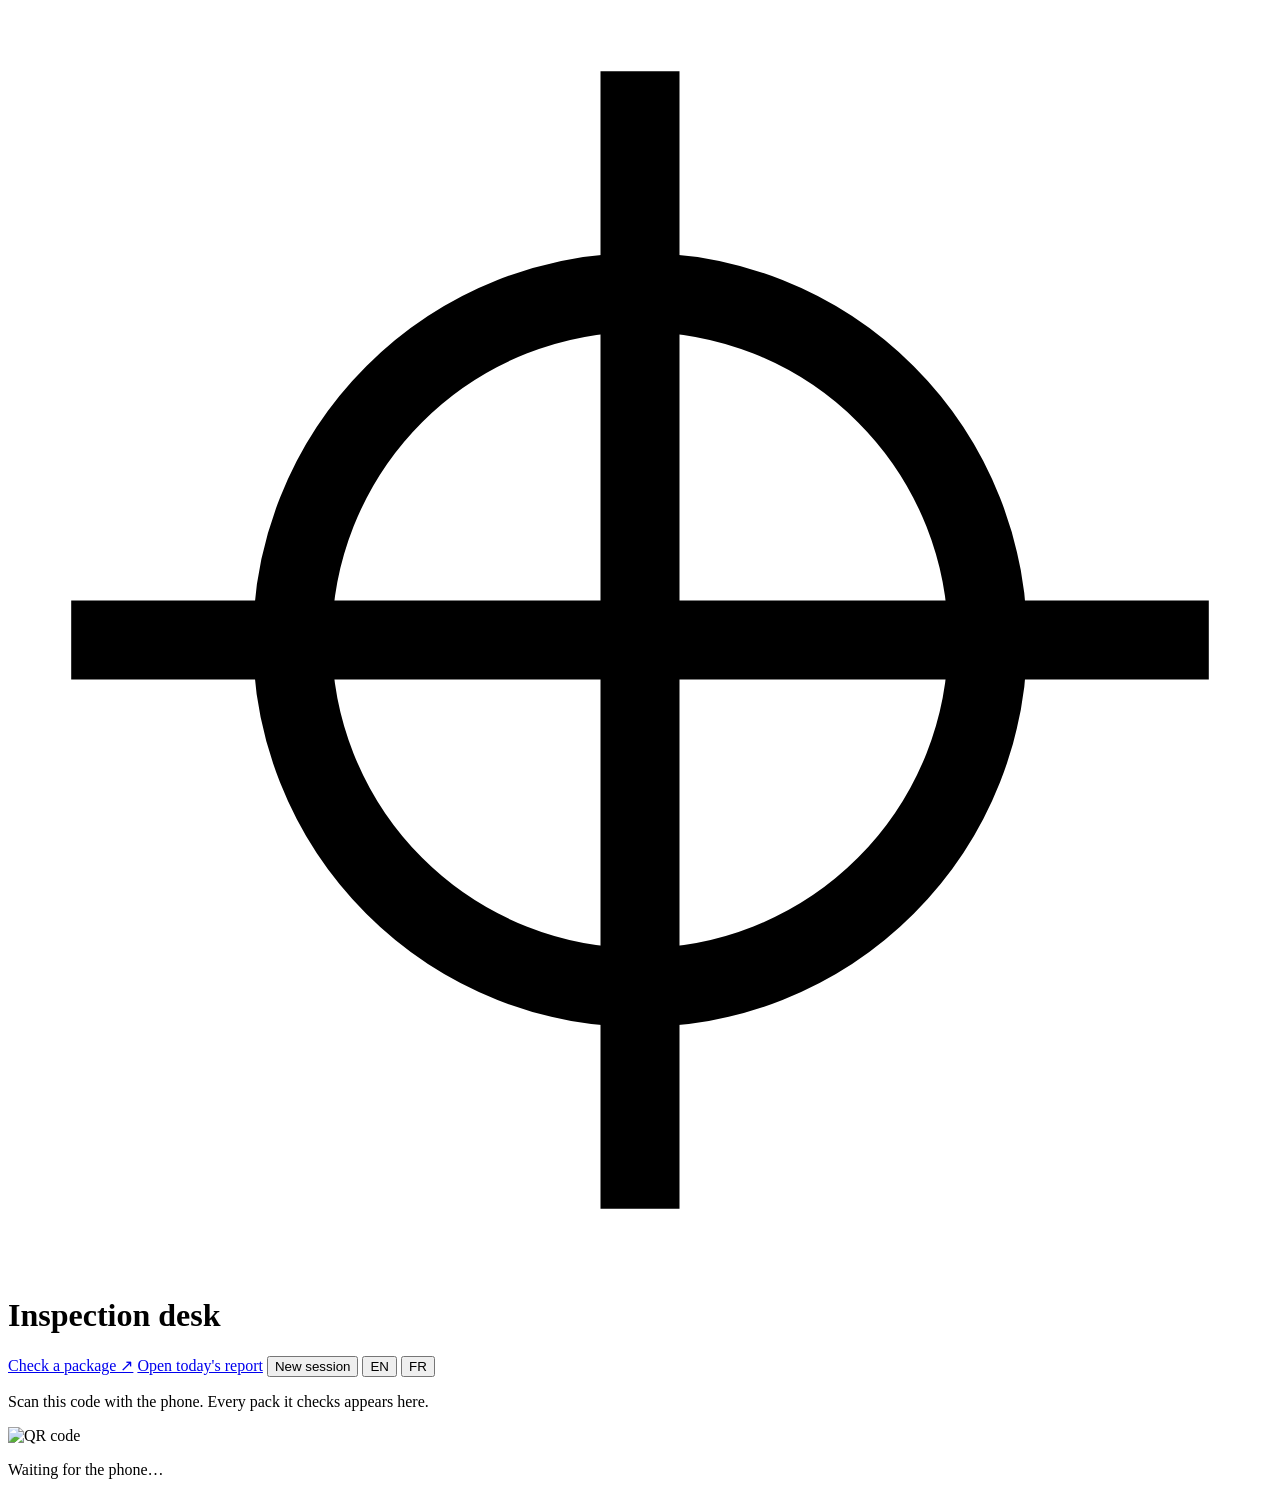
==== packcheck/web/desk.html @ 3a0e30aa "Initial commit Co-Authored-By: Claude Opus 5.5 <noreply@anthropic.com>" ====
<!DOCTYPE html>
<html lang="en">
<head>
<meta charset="utf-8">
<meta name="viewport" content="width=device-width, initial-scale=1">
<title>PackCheck desk</title>
<link rel="stylesheet" href="/static/packcheck.css">
</head>
<body>
<main class="wide">
  <header>
    <svg viewBox="0 0 40 40" fill="none" stroke="currentColor" stroke-width="2.5" aria-hidden="true">
      <circle cx="20" cy="20" r="11"/><path d="M20 2v36M2 20h36"/>
    </svg>
    <h1 data-t="page.desk_title" data-t-title="page.desk_title">Inspection desk</h1>
  </header>
  <div class="topline">
    <a class="link-button" href="/" data-t="desk.phone_link">Check a package ↗</a>
    <a class="link-button" id="report-link" href="#" target="_blank" rel="noopener" data-t="desk.open_report">Open today's report</a>
    <button type="button" id="new-session" data-t="desk.new_session">New session</button>
    <button type="button" data-language="en" aria-pressed="true">EN</button>
    <button type="button" data-language="fr">FR</button>
  </div>

  <!-- The QR hand-off: this screen makes up a session, shows its link as a QR code; the phone
       that scans it sends every inspection with that session id, and this screen polls for
       them. Polling (asking every 2 s) is the plain alternative to WebSockets: nothing to
       install, easy to explain, and 2 s is fast enough for a person walking between packs. -->
  <div class="desk">
    <div>
      <p data-t="desk.intro">Scan this code with the phone. Every pack it checks appears here.</p>
      <img class="qr" id="qr" alt="QR code">
      <p class="link-text" id="link"></p>
    </div>
    <div>
      <p id="waiting" class="hint" data-t="desk.waiting">Waiting for the phone…</p>
      <div id="inspections"></div>
    </div>
  </div>
</main>

<script src="/static/common.js"></script>
<script>
  const Desk = { sessionId: null, lastId: 0, timer: null };

  async function startSession() {
    Desk.sessionId = (await (await fetch("/api/sessions", { method: "POST" })).json()).session_id;
    Desk.lastId = 0;
    $("inspections").innerHTML = "";
    $("waiting").hidden = false;
    // Not location.origin: if THIS screen opened /desk as localhost/127.0.0.1, that
    // address only means "this same device" and a phone scanning it could never reach it.
    const { url: base } = await (await fetch("/api/server-url")).json();
    const link = `${base}/?session=${Desk.sessionId}`;
    $("link").textContent = link;
    $("qr").src = `/api/qr.png?text=${encodeURIComponent(link)}`;
    if (Desk.timer) clearInterval(Desk.timer);
    Desk.timer = setInterval(poll, 2000);
  }

  async function poll() {
    const response = await fetch(`/api/inspections?session=${Desk.sessionId}&after_id=${Desk.lastId}`);
    if (!response.ok) return;
    for (const inspection of await response.json()) {
      Desk.lastId = Math.max(Desk.lastId, inspection.id);
      $("inspections").prepend(card(inspection));
      $("waiting").hidden = true;
    }
  }

  function card(inspection) {
    const div = document.createElement("div");
    div.className = "card " + inspection.status;
    const statusText = {
      ok: t("verdict.ok"),
      differences_found: inspection.differences.length === 1 ? t("verdict.one_difference") : t("verdict.differences", { count: inspection.differences.length }),
      alignment_failed: t("verdict.alignment_failed"),
    }[inspection.status];
    const readingsKey = readingsVerdict(inspection.readings_status);
    div.innerHTML = `<h3></h3><p class="meta"></p><p><b class="status"></b> <span class="readings-status"></span></p>`;
    div.querySelector("h3").textContent = inspection.product_name;
    div.querySelector(".meta").textContent = `${t("desk.inspected_at")} ${inspection.created_at.replace("T", " ")}`
      + (inspection.inspector ? ` · ${inspection.inspector}` : "") + (inspection.work_order ? ` · ${inspection.work_order}` : "");
    div.querySelector(".status").textContent = statusText;
    div.querySelector(".readings-status").textContent = readingsKey ? "· " + t(readingsKey) : "";

    if (inspection.differences.length) {
      const table = document.createElement("table");
      table.innerHTML = `<thead><tr><th>#</th><th>${t("report.kind")}</th><th>ΔE</th><th>${t("report.decision")}</th></tr></thead><tbody></tbody>`;
      for (const difference of inspection.differences) {
        const tr = document.createElement("tr");
        const decision = difference.decision ? t(difference.decision.decision === "confirm" ? "differences.confirmed" : "differences.dismissed") : t("differences.undecided");
        tr.innerHTML = `<td>${difference.number}</td><td>${t(difference.kind === "content" ? "differences.content" : "differences.colour")}</td><td>${difference.mean_delta_e}</td><td>${decision}</td>`;
        table.querySelector("tbody").append(tr);
      }
      div.append(table);
    }
    const readings = inspection.readings.filter((reading) => reading.name);
    if (readings.length) {
      const table = document.createElement("table");
      table.innerHTML = `<thead><tr><th>${t("report.field")}</th><th>${t("report.read")}</th><th>${t("report.verdict")}</th></tr></thead><tbody></tbody>`;
      for (const reading of readings) {
        const tr = document.createElement("tr");
        tr.innerHTML = `<td></td><td></td><td class="${readingClass(reading.valid)}"></td>`;
        tr.children[0].textContent = reading.name.replaceAll("_", " ");
        tr.children[1].textContent = reading.text ?? "—";
        tr.children[2].textContent = readingWord(reading.valid) + (reading.reason ? ` (${reading.reason})` : "");
        table.querySelector("tbody").append(tr);
      }
      div.append(table);
    }
    if (inspection.status !== "alignment_failed") {
      const link = document.createElement("a");
      link.href = `/runs/${inspection.run}/comparison.jpg`;
      link.target = "_blank"; link.rel = "noopener";
      link.textContent = t("report.comparison");
      div.append(link);
    }
    return div;
  }

  function updateReportLink() {
    $("report-link").href = `/report?day=${todayIso()}&lang=${Strings.language}`;
  }

  $("new-session").addEventListener("click", startSession);
  document.addEventListener("languagechange", updateReportLink);

  (async () => {
    await loadStrings();
    wireLanguageButtons();
    updateReportLink();
    await startSession();
  })();
</script>
</body>
</html>
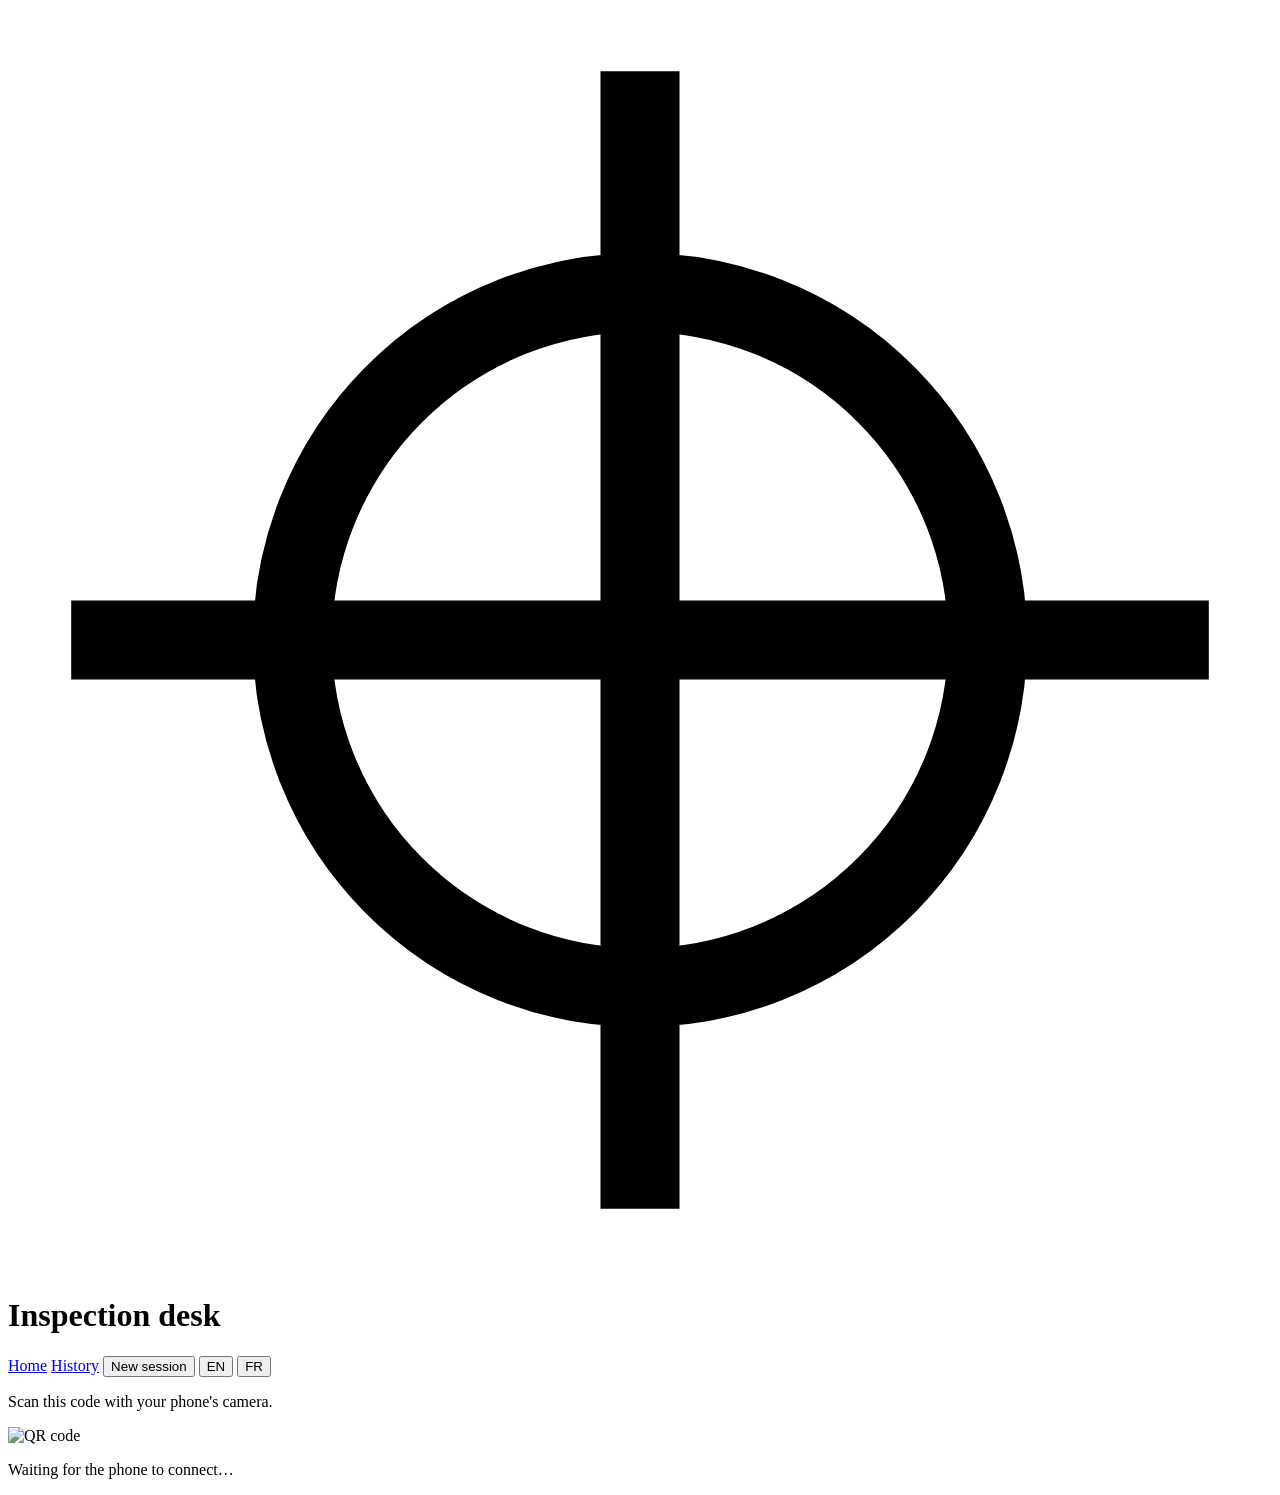
==== commit e7de8496: "Scan front + back by phone, fill in the R79 form, add artworks from proofs - Home page with two choi" ====
--- a/packcheck/web/desk.html
+++ b/packcheck/web/desk.html
@@ -15,121 +15,207 @@
     <h1 data-t="page.desk_title" data-t-title="page.desk_title">Inspection desk</h1>
   </header>
   <div class="topline">
-    <a class="link-button" href="/" data-t="desk.phone_link">Check a package ↗</a>
-    <a class="link-button" id="report-link" href="#" target="_blank" rel="noopener" data-t="desk.open_report">Open today's report</a>
+    <a class="link-button" href="/" data-t="desk.home">Home</a>
+    <a class="link-button" href="/history" target="_blank" rel="noopener" data-t="desk.see_history">History</a>
+    <span id="signed-in" hidden><span data-t="login.signed_in_as">Signed in as</span> <b id="signed-in-name"></b>
+      <button type="button" id="sign-out" data-t="login.sign_out">Sign out</button></span>
     <button type="button" id="new-session" data-t="desk.new_session">New session</button>
     <button type="button" data-language="en" aria-pressed="true">EN</button>
     <button type="button" data-language="fr">FR</button>
   </div>
 
-  <!-- The QR hand-off: this screen makes up a session, shows its link as a QR code; the phone
-       that scans it sends every inspection with that session id, and this screen polls for
-       them. Polling (asking every 2 s) is the plain alternative to WebSockets: nothing to
-       install, easy to explain, and 2 s is fast enough for a person walking between packs. -->
-  <div class="desk">
-    <div>
-      <p data-t="desk.intro">Scan this code with the phone. Every pack it checks appears here.</p>
-      <img class="qr" id="qr" alt="QR code">
-      <p class="link-text" id="link"></p>
+  <section id="login" hidden>
+    <h2 data-t="login.title">Sign in</h2>
+    <label for="login-name" data-t="login.name">Name</label>
+    <input id="login-name" type="text" autocomplete="username">
+    <label for="login-pin" data-t="login.pin">PIN</label>
+    <input id="login-pin" type="password" inputmode="numeric" autocomplete="current-password">
+    <p id="login-error" class="error-text" hidden></p>
+    <button class="button" id="login-button" type="button" data-t="login.button">Sign in</button>
+  </section>
+
+  <!-- 1. Pairing. This screen makes up a session and shows its link as a QR code; the phone
+       that opens it tells the server "connected", and from then on sends its photos with
+       that session id. This screen asks the server every 2 s what happened (polling: the
+       plain alternative to WebSockets, nothing to install, fast enough for a person). -->
+  <section id="pairing">
+    <p data-t="desk.scan_qr">Scan this code with your phone's camera.</p>
+    <img class="qr" id="qr" alt="QR code">
+    <p class="link-text" id="link"></p>
+    <p class="status-line" data-t="desk.waiting_phone">Waiting for the phone to connect…</p>
+  </section>
+
+  <!-- 2. Connected: waiting for the phone's two photos, then checking them. -->
+  <p class="status-line connected" id="connected" hidden data-t="desk.connected"></p>
+  <div id="checking" hidden role="status">
+    <svg viewBox="0 0 40 40" fill="none" stroke="currentColor" stroke-width="2.5" aria-hidden="true">
+      <circle cx="20" cy="20" r="11"/><path d="M20 2v36M2 20h36"/>
+    </svg>
+    <span data-t="desk.checking">Checking the photos…</span>
+  </div>
+
+  <!-- 3. The result of one pack: both faces, every difference to review, and what next. -->
+  <section id="result" hidden>
+    <h2 id="result-name"></h2>
+    <div class="verdict" id="form-verdict"></div>
+    <ul id="form-missing" class="hint"></ul>
+    <div class="actions">
+      <button class="button" id="next-scan" type="button" data-t="desk.next_scan">Scan another pack</button>
+      <a class="button secondary" id="see-report" target="_blank" rel="noopener" data-t="desk.see_report">See the report</a>
+      <a class="button secondary" id="print-report" target="_blank" rel="noopener" data-t="desk.print_report">Print the report</a>
     </div>
-    <div>
-      <p id="waiting" class="hint" data-t="desk.waiting">Waiting for the phone…</p>
-      <div id="inspections"></div>
-    </div>
-  </div>
+    <p class="hint" id="review-hint" data-t="desk.review_hint"></p>
+    <div id="faces"></div>
+  </section>
 </main>
 
 <script src="/static/common.js"></script>
 <script>
-  const Desk = { sessionId: null, lastId: 0, timer: null };
+  const Desk = { sessionId: null, lastId: 0, timer: null, connected: false, packs: {}, shownPack: null, checklist: [] };
 
   async function startSession() {
     Desk.sessionId = (await (await fetch("/api/sessions", { method: "POST" })).json()).session_id;
-    Desk.lastId = 0;
-    $("inspections").innerHTML = "";
-    $("waiting").hidden = false;
+    Desk.lastId = 0; Desk.connected = false; Desk.packs = {}; Desk.shownPack = null;
     // Not location.origin: if THIS screen opened /desk as localhost/127.0.0.1, that
     // address only means "this same device" and a phone scanning it could never reach it.
     const { url: base } = await (await fetch("/api/server-url")).json();
-    const link = `${base}/?session=${Desk.sessionId}`;
+    const link = `${base}/phone?session=${Desk.sessionId}`;
     $("link").textContent = link;
     $("qr").src = `/api/qr.png?text=${encodeURIComponent(link)}`;
+    showState("pairing");
     if (Desk.timer) clearInterval(Desk.timer);
     Desk.timer = setInterval(poll, 2000);
   }
 
   async function poll() {
+    const session = await (await fetch(`/api/sessions/${Desk.sessionId}`)).json();
+    if (session.connected && !Desk.connected) { Desk.connected = true; if (!Desk.shownPack) showState("connected"); }
+    if (Desk.connected && !Desk.shownPack) showState(session.checking ? "checking" : "connected");
+
     const response = await fetch(`/api/inspections?session=${Desk.sessionId}&after_id=${Desk.lastId}`);
     if (!response.ok) return;
     for (const inspection of await response.json()) {
       Desk.lastId = Math.max(Desk.lastId, inspection.id);
-      $("inspections").prepend(card(inspection));
-      $("waiting").hidden = true;
-    }
-  }
-
-  function card(inspection) {
+      (Desk.packs[inspection.pack_id] ||= []).push(inspection);
+      // A scan is complete when both of its faces are in: only then is it shown.
+      if (Desk.packs[inspection.pack_id].length === 2) showPack(inspection.pack_id);
+    }
+  }
+
+  function showState(state) {
+    $("pairing").hidden = state !== "pairing";
+    $("connected").hidden = state !== "connected";
+    $("checking").hidden = state !== "checking";
+    $("result").hidden = state !== "result";
+  }
+
+  async function showPack(packId) {
+    Desk.shownPack = packId;
+    // The server always saves a scan's front first, then its back (server._inspect_pack).
+    const inspections = Desk.packs[packId].sort((a, b) => a.id - b.id);
+    $("faces").innerHTML = "";
+    inspections.forEach((inspection, index) => $("faces").append(faceBlock(inspection, index === 0 ? "front" : "back")));
+    $("review-hint").hidden = !inspections.some((inspection) => inspection.differences.length);
+    $("see-report").href = `/report/pack/${packId}?lang=${Strings.language}`;
+    $("print-report").href = `/report/pack/${packId}?lang=${Strings.language}&print=1`;
+    await refreshVerdict();
+    showState("result");
+    window.scrollTo(0, 0);
+  }
+
+  /* The pack's R79 verdict, asked again after every decision: it changes as differences are reviewed. */
+  async function refreshVerdict() {
+    const pack = await (await fetch(`/api/packs/${Desk.shownPack}`)).json();
+    $("result-name").textContent = `${pack.product_name} · ${pack.product_code}`;
+    $("form-verdict").className = "verdict " + pack.verdict;
+    $("form-verdict").textContent = `${t("desk.form")}: ${t("r79.verdict." + pack.verdict)}`;
+    $("form-missing").innerHTML = "";
+    for (const [key, values] of pack.missing) {
+      const li = document.createElement("li");
+      li.textContent = t(key, values.face ? { ...values, face: t("r79.face." + values.face) } : values);
+      $("form-missing").append(li);
+    }
+  }
+
+  function faceBlock(inspection, face) {
     const div = document.createElement("div");
-    div.className = "card " + inspection.status;
-    const statusText = {
+    div.className = "face-result";
+    const count = inspection.differences.length;
+    const verdict = {
       ok: t("verdict.ok"),
-      differences_found: inspection.differences.length === 1 ? t("verdict.one_difference") : t("verdict.differences", { count: inspection.differences.length }),
+      differences_found: count === 1 ? t("verdict.one_difference") : t("verdict.differences", { count }),
       alignment_failed: t("verdict.alignment_failed"),
     }[inspection.status];
-    const readingsKey = readingsVerdict(inspection.readings_status);
-    div.innerHTML = `<h3></h3><p class="meta"></p><p><b class="status"></b> <span class="readings-status"></span></p>`;
-    div.querySelector("h3").textContent = inspection.product_name;
-    div.querySelector(".meta").textContent = `${t("desk.inspected_at")} ${inspection.created_at.replace("T", " ")}`
-      + (inspection.inspector ? ` · ${inspection.inspector}` : "") + (inspection.work_order ? ` · ${inspection.work_order}` : "");
-    div.querySelector(".status").textContent = statusText;
-    div.querySelector(".readings-status").textContent = readingsKey ? "· " + t(readingsKey) : "";
-
-    if (inspection.differences.length) {
-      const table = document.createElement("table");
-      table.innerHTML = `<thead><tr><th>#</th><th>${t("report.kind")}</th><th>ΔE</th><th>${t("report.decision")}</th></tr></thead><tbody></tbody>`;
-      for (const difference of inspection.differences) {
-        const tr = document.createElement("tr");
-        const decision = difference.decision ? t(difference.decision.decision === "confirm" ? "differences.confirmed" : "differences.dismissed") : t("differences.undecided");
-        tr.innerHTML = `<td>${difference.number}</td><td>${t(difference.kind === "content" ? "differences.content" : "differences.colour")}</td><td>${difference.mean_delta_e}</td><td>${decision}</td>`;
-        table.querySelector("tbody").append(tr);
-      }
-      div.append(table);
-    }
-    const readings = inspection.readings.filter((reading) => reading.name);
-    if (readings.length) {
-      const table = document.createElement("table");
-      table.innerHTML = `<thead><tr><th>${t("report.field")}</th><th>${t("report.read")}</th><th>${t("report.verdict")}</th></tr></thead><tbody></tbody>`;
-      for (const reading of readings) {
-        const tr = document.createElement("tr");
-        tr.innerHTML = `<td></td><td></td><td class="${readingClass(reading.valid)}"></td>`;
-        tr.children[0].textContent = reading.name.replaceAll("_", " ");
-        tr.children[1].textContent = reading.text ?? "—";
-        tr.children[2].textContent = readingWord(reading.valid) + (reading.reason ? ` (${reading.reason})` : "");
-        table.querySelector("tbody").append(tr);
-      }
-      div.append(table);
-    }
-    if (inspection.status !== "alignment_failed") {
-      const link = document.createElement("a");
-      link.href = `/runs/${inspection.run}/comparison.jpg`;
-      link.target = "_blank"; link.rel = "noopener";
-      link.textContent = t("report.comparison");
-      div.append(link);
-    }
+    div.innerHTML = `<h3></h3><div class="verdict ${inspection.status}"></div><p class="explanation"></p>
+      <a class="comparison" target="_blank" rel="noopener"><img alt=""></a><ol class="differences"></ol>`;
+    const heading = t("r79.face_heading", { face: t("r79.face." + face), name: inspection.product_name });
+    div.querySelector("h3").textContent = heading.charAt(0).toUpperCase() + heading.slice(1);
+    div.querySelector(".verdict").textContent = verdict;
+    div.querySelector(".explanation").textContent = inspection.status === "alignment_failed" ? inspection.message : "";
+    if (inspection.status === "alignment_failed") div.querySelector(".comparison").remove();
+    else {
+      const url = `/runs/${inspection.run}/comparison.jpg`;
+      div.querySelector(".comparison").href = url;
+      div.querySelector(".comparison img").src = url;
+    }
+    for (const difference of inspection.differences) div.querySelector(".differences").append(differenceItem(inspection, difference));
     return div;
   }
 
-  function updateReportLink() {
-    $("report-link").href = `/report?day=${todayIso()}&lang=${Strings.language}`;
-  }
-
+  /* One difference: close-up, a note, which R79 point it breaks, Confirm / Dismiss. */
+  function differenceItem(inspection, difference) {
+    const li = document.createElement("li");
+    li.innerHTML = `<span class="number">${difference.number}</span>
+      <span><span class="kind"></span><span class="detail"></span>
+      <img class="closeup" alt="">
+      <input type="text" class="note">
+      <label>${t("desk.point")}</label><select class="point"></select>
+      <div class="decision-buttons"></div><span class="decision" hidden></span></span>`;
+    li.querySelector(".kind").textContent = t(difference.kind === "content" ? "differences.content" : "differences.colour");
+    li.querySelector(".detail").textContent = t(difference.kind === "content" ? "differences.content_detail" : "differences.colour_detail");
+    li.querySelector(".closeup").src = `/runs/${inspection.run}/${difference.closeup}`;
+    li.querySelector(".note").placeholder = t("differences.note");
+    const select = li.querySelector(".point");
+    select.append(new Option(t("desk.point_none"), ""));
+    for (const key of Desk.checklist) select.append(new Option(t("r79.item." + key), key));
+    for (const decision of ["confirm", "dismiss"]) {
+      const button = document.createElement("button");
+      button.type = "button";
+      button.className = "button small " + decision;
+      button.textContent = t("differences." + decision);
+      button.addEventListener("click", () => decide(li, difference, decision));
+      li.querySelector(".decision-buttons").append(button);
+    }
+    return li;
+  }
+
+  async function decide(li, difference, decision) {
+    if (!mayAct()) { alert(t("error.not_signed_in")); return; }
+    const response = await fetch(`/api/differences/${difference.id}/decisions`, {
+      method: "POST", headers: { "Content-Type": "application/json" },
+      body: JSON.stringify({ decision, note: li.querySelector(".note").value, checklist_item: li.querySelector(".point").value || null }),
+    });
+    if (!response.ok) { alert(t("error.generic")); return; }
+    for (const button of li.querySelectorAll(".decision-buttons button")) {
+      button.setAttribute("aria-pressed", String(button.classList.contains(decision)));
+    }
+    const label = li.querySelector(".decision");
+    label.className = "decision " + (decision === "confirm" ? "confirmed" : "dismissed");
+    label.textContent = t(decision === "confirm" ? "differences.confirmed" : "differences.dismissed");
+    label.hidden = false;
+    await refreshVerdict();
+  }
+
+  $("next-scan").addEventListener("click", () => { Desk.shownPack = null; showState("connected"); });
   $("new-session").addEventListener("click", startSession);
-  document.addEventListener("languagechange", updateReportLink);
+  document.addEventListener("languagechange", () => { if (Desk.shownPack) showPack(Desk.shownPack); });
 
   (async () => {
     await loadStrings();
     wireLanguageButtons();
-    updateReportLink();
+    wireLogin();
+    await refreshLogin();
+    Desk.checklist = await (await fetch("/api/checklist")).json();
     await startSession();
   })();
 </script>
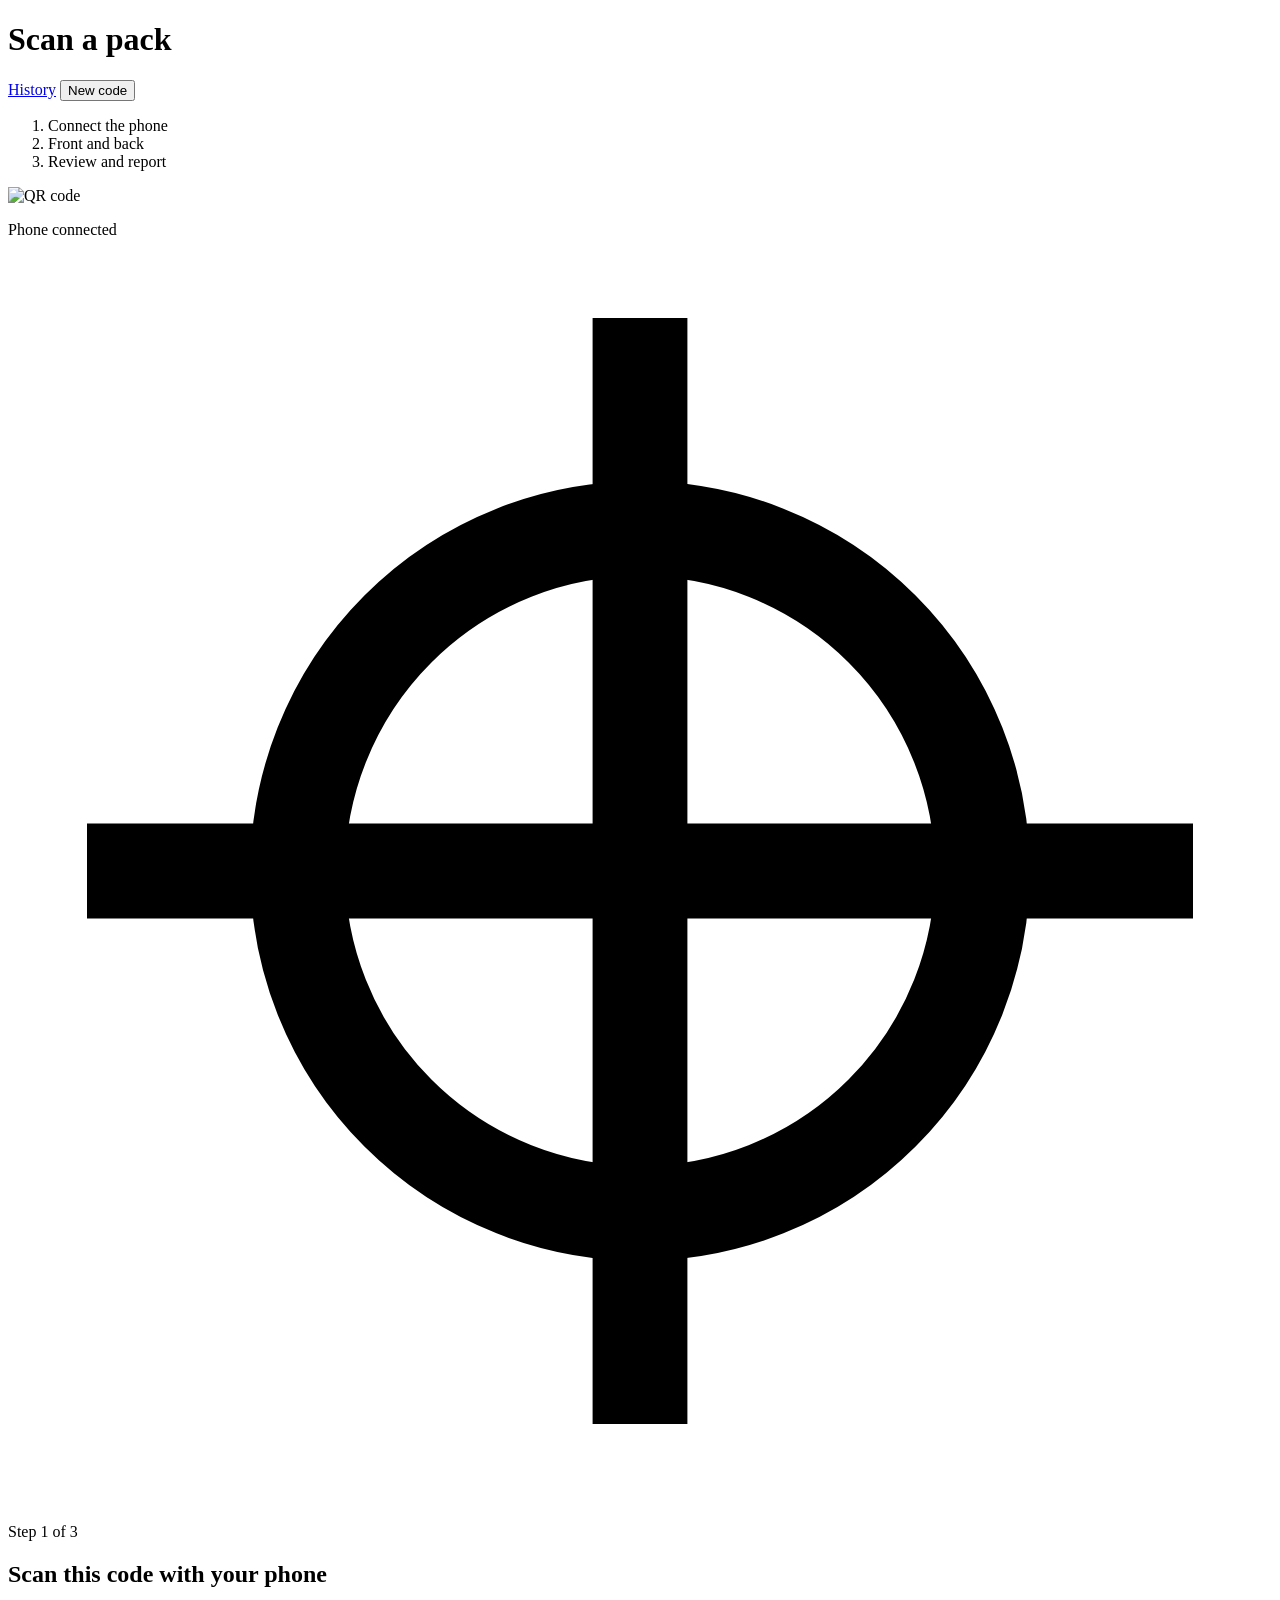
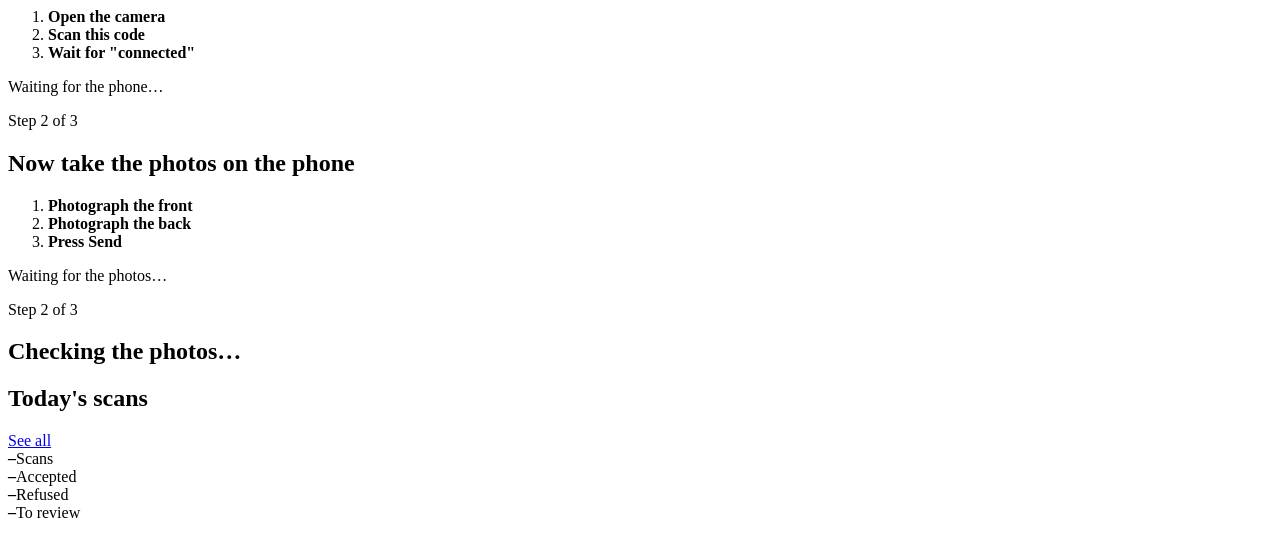
==== commit 0e3d4db1: "Redesign the pages: light theme, shared top bar, a real scanning station - New look for every page: " ====
--- a/packcheck/web/desk.html
+++ b/packcheck/web/desk.html
@@ -4,72 +4,116 @@
 <meta charset="utf-8">
 <meta name="viewport" content="width=device-width, initial-scale=1">
 <title>PackCheck desk</title>
-<link rel="stylesheet" href="/static/packcheck.css">
+<link rel="stylesheet" href="/static/packcheck.css?v=3">
+<link rel="icon" href="/static/favicon.svg" type="image/svg+xml">
 </head>
 <body>
-<main class="wide">
-  <header>
-    <svg viewBox="0 0 40 40" fill="none" stroke="currentColor" stroke-width="2.5" aria-hidden="true">
-      <circle cx="20" cy="20" r="11"/><path d="M20 2v36M2 20h36"/>
-    </svg>
-    <h1 data-t="page.desk_title" data-t-title="page.desk_title">Inspection desk</h1>
-  </header>
-  <div class="topline">
-    <a class="link-button" href="/" data-t="desk.home">Home</a>
-    <a class="link-button" href="/history" target="_blank" rel="noopener" data-t="desk.see_history">History</a>
-    <span id="signed-in" hidden><span data-t="login.signed_in_as">Signed in as</span> <b id="signed-in-name"></b>
-      <button type="button" id="sign-out" data-t="login.sign_out">Sign out</button></span>
-    <button type="button" id="new-session" data-t="desk.new_session">New session</button>
-    <button type="button" data-language="en" aria-pressed="true">EN</button>
-    <button type="button" data-language="fr">FR</button>
+<div id="app-bar" data-active="scan"></div>
+
+<main class="page">
+  <section id="login"></section>
+
+  <div class="page-head with-actions">
+    <div>
+      <h1 data-t="desk.title" data-t-title="desk.title">Scan a pack</h1>
+      <p data-t="desk.subtitle"></p>
+    </div>
+    <div class="head-actions">
+      <a class="button secondary" href="/history" target="_blank" rel="noopener" data-icon="history" data-t="desk.see_history">History</a>
+      <button type="button" class="button secondary" id="new-session" data-t="desk.new_code">New code</button>
+    </div>
   </div>
 
-  <section id="login" hidden>
-    <h2 data-t="login.title">Sign in</h2>
-    <label for="login-name" data-t="login.name">Name</label>
-    <input id="login-name" type="text" autocomplete="username">
-    <label for="login-pin" data-t="login.pin">PIN</label>
-    <input id="login-pin" type="password" inputmode="numeric" autocomplete="current-password">
-    <p id="login-error" class="error-text" hidden></p>
-    <button class="button" id="login-button" type="button" data-t="login.button">Sign in</button>
-  </section>
-
-  <!-- 1. Pairing. This screen makes up a session and shows its link as a QR code; the phone
+  <!-- Where the worker is in one scan. Updated by showState(). -->
+  <ol class="steps" id="steps">
+    <li data-t="desk.step_connect">Connect the phone</li>
+    <li data-t="desk.step_photos">Front and back</li>
+    <li data-t="desk.step_review">Review and report</li>
+  </ol>
+
+  <!-- The big panel for steps 1 and 2. Its contents follow the state (data-show).
+       Pairing: this screen makes up a session and shows its link as a QR code; the phone
        that opens it tells the server "connected", and from then on sends its photos with
        that session id. This screen asks the server every 2 s what happened (polling: the
        plain alternative to WebSockets, nothing to install, fast enough for a person). -->
-  <section id="pairing">
-    <p data-t="desk.scan_qr">Scan this code with your phone's camera.</p>
-    <img class="qr" id="qr" alt="QR code">
-    <p class="link-text" id="link"></p>
-    <p class="status-line" data-t="desk.waiting_phone">Waiting for the phone to connect…</p>
+  <section class="stage" id="stage">
+    <div class="stage-side">
+      <div class="stage-qr" data-show="pairing">
+        <img class="qr" id="qr" alt="QR code">
+        <p class="link-text" id="link"></p>
+      </div>
+      <div class="stage-emblem" data-show="connected">
+        <span class="emblem-icon" data-icon="phone"></span>
+        <span class="emblem-badge" data-t="desk.connected_title">Phone connected</span>
+      </div>
+      <div class="stage-emblem" data-show="checking">
+        <span class="emblem-icon"><svg class="spinner" viewBox="0 0 24 24" fill="none" stroke="currentColor" stroke-width="1.8" aria-hidden="true">
+          <circle cx="12" cy="12" r="6.5"/><path d="M12 1.5v21M1.5 12h21"/></svg></span>
+      </div>
+    </div>
+
+    <div class="stage-body" data-show="pairing">
+      <p class="eyebrow" data-t="desk.step_1_of_3">Step 1 of 3</p>
+      <h2 data-t="desk.scan_qr">Scan this code with your phone</h2>
+      <ol class="stage-steps">
+        <li><span class="tile" data-icon="camera"></span><span><b data-t="desk.how_1">Open the camera</b><span data-t="desk.how_1_hint"></span></span></li>
+        <li><span class="tile" data-icon="scan"></span><span><b data-t="desk.how_2">Scan this code</b><span data-t="desk.how_2_hint"></span></span></li>
+        <li><span class="tile" data-icon="check"></span><span><b data-t="desk.how_3">Wait for "connected"</b><span data-t="desk.how_3_hint"></span></span></li>
+      </ol>
+      <div class="waiting"><span class="dot"></span><span data-t="desk.waiting_phone">Waiting for the phone…</span></div>
+    </div>
+
+    <div class="stage-body" data-show="connected">
+      <p class="eyebrow" data-t="desk.step_2_of_3">Step 2 of 3</p>
+      <h2 data-t="desk.connected_heading">Now take the photos on the phone</h2>
+      <ol class="stage-steps">
+        <li><span class="tile" data-icon="camera"></span><span><b data-t="desk.photos_1">Photograph the front</b><span data-t="desk.photos_1_hint"></span></span></li>
+        <li><span class="tile" data-icon="camera"></span><span><b data-t="desk.photos_2">Photograph the back</b><span data-t="desk.photos_2_hint"></span></span></li>
+        <li><span class="tile" data-icon="upload"></span><span><b data-t="desk.photos_3">Press Send</b><span data-t="desk.photos_3_hint"></span></span></li>
+      </ol>
+      <div class="waiting"><span class="dot"></span><span data-t="desk.waiting_photos">Waiting for the photos…</span></div>
+    </div>
+
+    <div class="stage-body" data-show="checking" role="status">
+      <p class="eyebrow" data-t="desk.step_2_of_3">Step 2 of 3</p>
+      <h2 data-t="desk.checking">Checking the photos…</h2>
+      <p class="stage-lead" data-t="desk.checking_hint"></p>
+    </div>
   </section>
 
-  <!-- 2. Connected: waiting for the phone's two photos, then checking them. -->
-  <p class="status-line connected" id="connected" hidden data-t="desk.connected"></p>
-  <div id="checking" hidden role="status">
-    <svg viewBox="0 0 40 40" fill="none" stroke="currentColor" stroke-width="2.5" aria-hidden="true">
-      <circle cx="20" cy="20" r="11"/><path d="M20 2v36M2 20h36"/>
-    </svg>
-    <span data-t="desk.checking">Checking the photos…</span>
-  </div>
-
-  <!-- 3. The result of one pack: both faces, every difference to review, and what next. -->
+  <!-- Today's scans, right under the QR code: the history is never more than a glance away. -->
+  <section class="card" id="today">
+    <div class="card-head"><h2 data-t="desk.today">Today's scans</h2><a href="/history" target="_blank" rel="noopener" data-t="home.see_all">See all</a></div>
+    <div class="stats four">
+      <div class="stat"><b id="today-scans">–</b><span data-t="home.stat_scans">Scans</span></div>
+      <div class="stat accepted"><b id="today-accepted">–</b><span data-t="home.stat_accepted">Accepted</span></div>
+      <div class="stat refused"><b id="today-refused">–</b><span data-t="home.stat_refused">Refused</span></div>
+      <div class="stat pending"><b id="today-pending">–</b><span data-t="home.stat_pending">To review</span></div>
+    </div>
+    <ul class="scan-list" id="today-list"></ul>
+  </section>
+
+  <!-- 3. The result of one pack: the verdict and what to do next on top, then each face. -->
   <section id="result" hidden>
-    <h2 id="result-name"></h2>
-    <div class="verdict" id="form-verdict"></div>
-    <ul id="form-missing" class="hint"></ul>
-    <div class="actions">
-      <button class="button" id="next-scan" type="button" data-t="desk.next_scan">Scan another pack</button>
-      <a class="button secondary" id="see-report" target="_blank" rel="noopener" data-t="desk.see_report">See the report</a>
-      <a class="button secondary" id="print-report" target="_blank" rel="noopener" data-t="desk.print_report">Print the report</a>
-    </div>
-    <p class="hint" id="review-hint" data-t="desk.review_hint"></p>
+    <div class="card">
+      <div class="result-head">
+        <div><h2 id="result-name"></h2><p class="muted" id="result-meta"></p></div>
+        <span class="pill" id="form-pill"></span>
+      </div>
+      <div class="verdict" id="form-verdict"></div>
+      <ul class="missing" id="form-missing"></ul>
+      <div class="actions">
+        <button class="button large" id="next-scan" type="button" data-icon="scan" data-t="desk.next_scan">Scan another pack</button>
+        <a class="button large secondary" id="see-report" target="_blank" rel="noopener" data-icon="report" data-t="desk.see_report">See the report</a>
+        <a class="button large secondary" id="print-report" target="_blank" rel="noopener" data-icon="print" data-t="desk.print_report">Print the report</a>
+      </div>
+    </div>
+    <p class="callout" id="review-hint" data-t="desk.review_hint"></p>
     <div id="faces"></div>
   </section>
 </main>
 
-<script src="/static/common.js"></script>
+<script src="/static/common.js?v=3"></script>
 <script>
   const Desk = { sessionId: null, lastId: 0, timer: null, connected: false, packs: {}, shownPack: null, checklist: [] };
 
@@ -89,7 +133,7 @@
 
   async function poll() {
     const session = await (await fetch(`/api/sessions/${Desk.sessionId}`)).json();
-    if (session.connected && !Desk.connected) { Desk.connected = true; if (!Desk.shownPack) showState("connected"); }
+    if (session.connected) Desk.connected = true;
     if (Desk.connected && !Desk.shownPack) showState(session.checking ? "checking" : "connected");
 
     const response = await fetch(`/api/inspections?session=${Desk.sessionId}&after_id=${Desk.lastId}`);
@@ -103,10 +147,17 @@
   }
 
   function showState(state) {
-    $("pairing").hidden = state !== "pairing";
-    $("connected").hidden = state !== "connected";
-    $("checking").hidden = state !== "checking";
+    // The big panel (and today's scans) for steps 1-2; the result replaces them for step 3.
+    $("stage").hidden = state === "result";
+    $("today").hidden = state === "result";
     $("result").hidden = state !== "result";
+    for (const element of $("stage").querySelectorAll("[data-show]")) element.hidden = element.dataset.show !== state;
+    $("stage").dataset.state = state;
+    const step = { pairing: 0, connected: 1, checking: 1, result: 2 }[state];
+    [...$("steps").children].forEach((li, index) => {
+      li.classList.toggle("done", index < step);
+      li.classList.toggle("active", index === step);
+    });
   }
 
   async function showPack(packId) {
@@ -126,9 +177,13 @@
   /* The pack's R79 verdict, asked again after every decision: it changes as differences are reviewed. */
   async function refreshVerdict() {
     const pack = await (await fetch(`/api/packs/${Desk.shownPack}`)).json();
-    $("result-name").textContent = `${pack.product_name} · ${pack.product_code}`;
+    $("result-name").textContent = pack.product_name;
+    $("result-meta").textContent = [pack.product_code, (pack.created_at || "").replace("T", " ").slice(0, 16), pack.inspector].filter(Boolean).join(" · ");
+    $("form-pill").className = "pill " + pack.verdict;
+    $("form-pill").textContent = t("r79.verdict." + pack.verdict);
     $("form-verdict").className = "verdict " + pack.verdict;
-    $("form-verdict").textContent = `${t("desk.form")}: ${t("r79.verdict." + pack.verdict)}`;
+    $("form-verdict").innerHTML = icon(pack.verdict === "accepted" ? "check" : "report") + `<span></span>`;
+    $("form-verdict").querySelector("span").textContent = t("desk.verdict." + pack.verdict);
     $("form-missing").innerHTML = "";
     for (const [key, values] of pack.missing) {
       const li = document.createElement("li");
@@ -138,27 +193,35 @@
   }
 
   function faceBlock(inspection, face) {
-    const div = document.createElement("div");
-    div.className = "face-result";
+    const div = document.createElement("section");
+    div.className = "card face-card";
     const count = inspection.differences.length;
     const verdict = {
       ok: t("verdict.ok"),
       differences_found: count === 1 ? t("verdict.one_difference") : t("verdict.differences", { count }),
       alignment_failed: t("verdict.alignment_failed"),
     }[inspection.status];
-    div.innerHTML = `<h3></h3><div class="verdict ${inspection.status}"></div><p class="explanation"></p>
+    div.innerHTML = `<h3><span class="face-name"></span><span class="face-tags"><span class="review-count"></span><span class="pill ${inspection.status}"></span></span></h3>
+      <p class="explanation"></p><div class="warnings"></div>
       <a class="comparison" target="_blank" rel="noopener"><img alt=""></a><ol class="differences"></ol>`;
-    const heading = t("r79.face_heading", { face: t("r79.face." + face), name: inspection.product_name });
-    div.querySelector("h3").textContent = heading.charAt(0).toUpperCase() + heading.slice(1);
-    div.querySelector(".verdict").textContent = verdict;
-    div.querySelector(".explanation").textContent = inspection.status === "alignment_failed" ? inspection.message : "";
+    div.querySelector(".face-name").textContent = t("desk.face." + face);
+    div.querySelector(".pill").textContent = verdict;
+    const explanation = div.querySelector(".explanation");
+    explanation.textContent = inspection.status === "alignment_failed" ? inspection.message : "";
+    explanation.hidden = !explanation.textContent;
     if (inspection.status === "alignment_failed") div.querySelector(".comparison").remove();
     else {
       const url = `/runs/${inspection.run}/comparison.jpg`;
       div.querySelector(".comparison").href = url;
       div.querySelector(".comparison img").src = url;
+      div.querySelector(".comparison img").alt = t("comparison.alt");
     }
     for (const difference of inspection.differences) div.querySelector(".differences").append(differenceItem(inspection, difference));
+    div.updateCount = () => {
+      const decided = inspection.differences.filter((difference) => difference.decision).length;
+      div.querySelector(".review-count").textContent = count ? t("desk.reviewed", { done: decided, count }) : "";
+    };
+    div.updateCount();
     return div;
   }
 
@@ -166,15 +229,23 @@
   function differenceItem(inspection, difference) {
     const li = document.createElement("li");
     li.innerHTML = `<span class="number">${difference.number}</span>
-      <span><span class="kind"></span><span class="detail"></span>
-      <img class="closeup" alt="">
-      <input type="text" class="note">
-      <label>${t("desk.point")}</label><select class="point"></select>
-      <div class="decision-buttons"></div><span class="decision" hidden></span></span>`;
+      <div class="diff-body">
+        <div class="diff-picture"><span class="kind"></span><span class="detail"></span>
+          <img class="closeup" alt=""><span class="closeup-caption"></span></div>
+        <div class="diff-controls">
+          <label data-field="note"></label><input type="text" class="note">
+          <label data-field="point"></label><select class="point"></select>
+          <div class="decision-buttons"></div><span class="decision" hidden></span>
+        </div>
+      </div>`;
+    li.querySelector(".closeup-caption").textContent = t("desk.closeup_caption");
     li.querySelector(".kind").textContent = t(difference.kind === "content" ? "differences.content" : "differences.colour");
     li.querySelector(".detail").textContent = t(difference.kind === "content" ? "differences.content_detail" : "differences.colour_detail");
     li.querySelector(".closeup").src = `/runs/${inspection.run}/${difference.closeup}`;
+    li.querySelector(".closeup").alt = t("differences.closeup_alt");
+    li.querySelector("[data-field=note]").textContent = t("report.note");
     li.querySelector(".note").placeholder = t("differences.note");
+    li.querySelector("[data-field=point]").textContent = t("desk.point");
     const select = li.querySelector(".point");
     select.append(new Option(t("desk.point_none"), ""));
     for (const key of Desk.checklist) select.append(new Option(t("r79.item." + key), key));
@@ -186,6 +257,12 @@
       button.addEventListener("click", () => decide(li, difference, decision));
       li.querySelector(".decision-buttons").append(button);
     }
+    // Already decided (the language changed and the result was drawn again): show it.
+    if (difference.decision) {
+      li.querySelector(".note").value = difference.decision.note || "";
+      select.value = difference.decision.checklist_item || "";
+      markDecided(li, difference.decision.decision);
+    }
     return li;
   }
 
@@ -196,27 +273,49 @@
       body: JSON.stringify({ decision, note: li.querySelector(".note").value, checklist_item: li.querySelector(".point").value || null }),
     });
     if (!response.ok) { alert(t("error.generic")); return; }
+    difference.decision = await response.json();
+    markDecided(li, decision);
+    li.closest(".face-card").updateCount();
+    await refreshVerdict();
+  }
+
+  function markDecided(li, decision) {
+    li.classList.toggle("decided-confirm", decision === "confirm");
+    li.classList.toggle("decided-dismiss", decision === "dismiss");
     for (const button of li.querySelectorAll(".decision-buttons button")) {
       button.setAttribute("aria-pressed", String(button.classList.contains(decision)));
     }
     const label = li.querySelector(".decision");
     label.className = "decision " + (decision === "confirm" ? "confirmed" : "dismissed");
-    label.textContent = t(decision === "confirm" ? "differences.confirmed" : "differences.dismissed");
+    label.textContent = "✓ " + t(decision === "confirm" ? "differences.confirmed" : "differences.dismissed");
     label.hidden = false;
-    await refreshVerdict();
-  }
-
-  $("next-scan").addEventListener("click", () => { Desk.shownPack = null; showState("connected"); });
+  }
+
+  /* Today's scans under the panel: counts, and the latest few with a link to their report. */
+  async function loadToday() {
+    const packs = await (await fetch("/api/packs?range=day")).json();
+    const count = (verdict) => packs.filter((pack) => pack.verdict === verdict).length;
+    $("today-scans").textContent = packs.length;
+    $("today-accepted").textContent = count("accepted");
+    $("today-refused").textContent = count("refused");
+    $("today-pending").textContent = count("pending");
+    $("today-list").innerHTML = "";
+    for (const pack of packs.slice(0, 4)) $("today-list").append(scanRow(pack));
+  }
+
+  $("next-scan").addEventListener("click", () => { Desk.shownPack = null; showState("connected"); loadToday(); });
   $("new-session").addEventListener("click", startSession);
-  document.addEventListener("languagechange", () => { if (Desk.shownPack) showPack(Desk.shownPack); });
+  document.addEventListener("languagechange", () => { loadToday(); if (Desk.shownPack) showPack(Desk.shownPack); });
 
   (async () => {
+    mountAppBar();
     await loadStrings();
     wireLanguageButtons();
     wireLogin();
     await refreshLogin();
     Desk.checklist = await (await fetch("/api/checklist")).json();
     await startSession();
+    loadToday();
   })();
 </script>
 </body>
